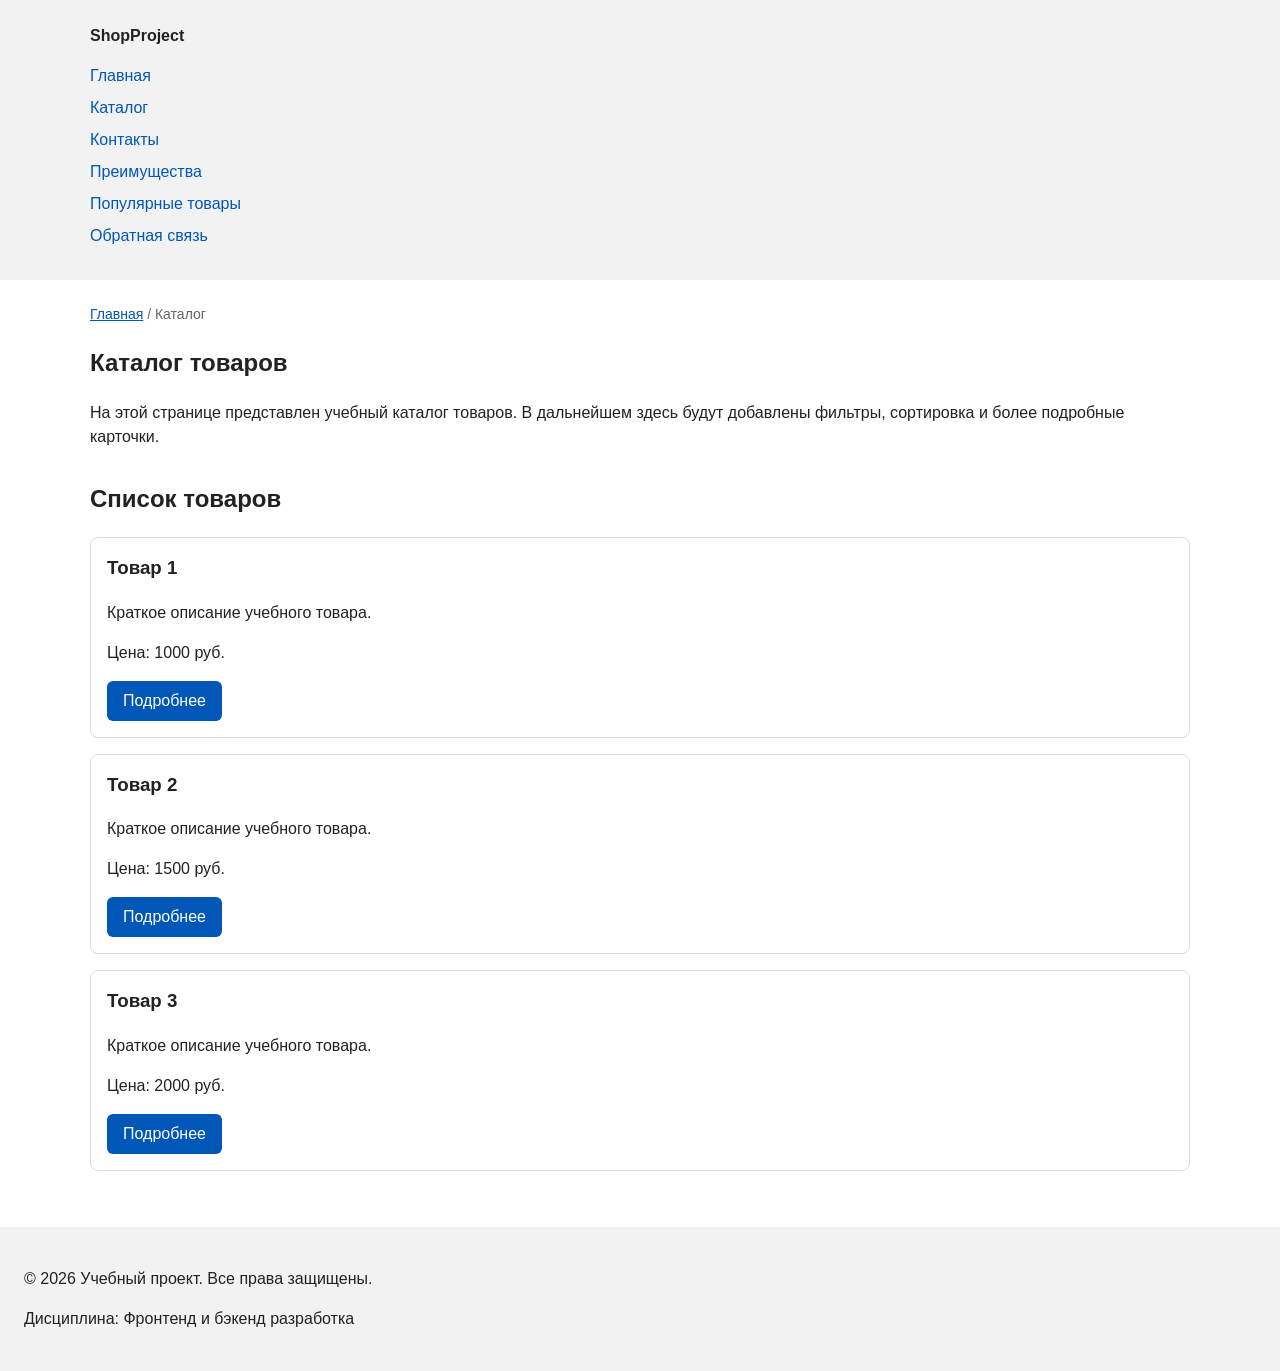
==== catalog.html @ e053de9e "feat: add multi-page structure navigation and anchors" ====
<!DOCTYPE html>
<html lang="ru">
<head>
  <meta charset="UTF-8">
  <meta name="viewport" content="width=device-width, initial-scale=1.0">
  <meta name="description" content="Каталог товаров учебного интернет-магазина.">
  <title>Каталог товаров — Учебный интернет-магазин</title>
  <link rel="stylesheet" href="css/style.css">
  <meta property="og:type" content="website">
    <meta property="og:title" content="Учебный интернет-магазин">
    <meta property="og:description" content="Учебный frontend-проект интернет-магазина.">
    <meta property="og:image" content="https://username.github.io/kr1-html-css-shop/images/preview.jpg">
</head>
<body>
  <header>
    <div class="site-header">
      <a class="site-logo" href="index.html">ShopProject</a>

      <nav class="site-nav" aria-label="Основная навигация">
        <ul class="site-nav__list">
          <li><a href="index.html">Главная</a></li>
          <li><a href="catalog.html">Каталог</a></li>
          <li><a href="contacts.html">Контакты</a></li>
          <li><a href="index.html#advantages">Преимущества</a></li>
          <li><a href="index.html#popular">Популярные товары</a></li>
          <li><a href="index.html#contacts">Обратная связь</a></li>
        </ul>
      </nav>
    </div>
  </header>

  <main>
    <nav class="breadcrumbs" aria-label="Хлебные крошки">
      <a href="index.html">Главная</a>
      <span>Каталог</span>
    </nav>

    <section class="section">
      <h1>Каталог товаров</h1>
      <p>
        На этой странице представлен учебный каталог товаров.
        В дальнейшем здесь будут добавлены фильтры, сортировка и более
        подробные карточки.
      </p>
    </section>

    <section class="section">
      <h2>Список товаров</h2>

      <article class="product-card">
        <h3>Товар 1</h3>
        <p>Краткое описание учебного товара.</p>
        <p>Цена: 1000 руб.</p>
        <a class="button" href="index.html#popular">Подробнее</a>
      </article>

      <article class="product-card">
        <h3>Товар 2</h3>
        <p>Краткое описание учебного товара.</p>
        <p>Цена: 1500 руб.</p>
        <a class="button" href="index.html#popular">Подробнее</a>
      </article>

      <article class="product-card">
        <h3>Товар 3</h3>
        <p>Краткое описание учебного товара.</p>
        <p>Цена: 2000 руб.</p>
        <a class="button" href="index.html#popular">Подробнее</a>
      </article>
    </section>
  </main>

  <footer>
    <p>&copy; 2026 Учебный проект. Все права защищены.</p>
    <p>Дисциплина: Фронтенд и бэкенд разработка</p>
  </footer>
</body>
</html>
---- css/style.css ----
body {
  margin: 0;
  font-family: Arial, sans-serif;
  line-height: 1.5;
  color: var(--color-text);
  background-color: var(--color-bg);
}

header {
  background-color: var(--color-surface);
}

footer {
  background-color: var(--color-surface);
}


footer {
  background-color: #f2f2f2;
}

section {
  margin-bottom: 24px;
}

section h2 {
  margin-top: 0;
}

/* 
  Универсальное правило для всех элементов.
  border-box делает расчёт размеров более понятным:
  width включает content, padding и border.
*/
* {
  box-sizing: border-box;
}

/*
  Убираем стандартный внешний отступ браузера у body.
  Без этого вокруг страницы может появиться белая рамка.
*/


/*
  Задаём внутренние отступы для основных областей страницы.
  Это делает содержимое визуально отделённым от краёв окна браузера.
*/
header,
main,
footer {
  padding: var(--space-lg);
}


/*
  Оформляем шапку страницы.
  Пока используется простой светло-серый фон.
*/
header {
  background-color: #f2f2f2;
}

/*
  Оформляем подвал страницы тем же фоном,
  чтобы визуально отделить его от основного содержимого.
*/
footer {
  background-color: #f2f2f2;
}

/*
  Ограничиваем ширину содержимого шапки,
  чтобы оно не растягивалось слишком сильно на широких экранах.
*/
.site-header {
  max-width: 1100px;
  margin: 0 auto;
}

/*
  Оформляем текстовый логотип.
*/
.site-logo {
  font-weight: bold;
  text-decoration: none;
  color: #222222;
}

/*
  Убираем стандартные отступы и маркеры списка навигации.
*/
.site-nav__list {
  padding: 0;
  margin: 16px 0 0;
  list-style: none;
}

/*
  Добавляем расстояние между пунктами меню.
*/
.site-nav__list li {
  margin-bottom: 8px;
}

/*
  Оформляем ссылки меню.
*/
.site-nav__list a {
  color: #0057b8;
  text-decoration: none;
}

/*
  При наведении мыши подчёркиваем ссылку.
  Подробно состояния интерфейса будут рассмотрены в практической работе 1.7.
*/
.site-nav__list a:hover {
  text-decoration: underline;
}

/*
  Hero-блок — первый крупный блок страницы.
  Он визуально отделяется от остальных разделов фоном и отступами.
*/
.hero {
  max-width: 1100px;
  margin: 0 auto 32px;
  padding: 32px 20px;
  background-color: #eef5ff;
  border-radius: 12px;
}

/*
  Общий класс для разделов страницы.
*/
.section {
  max-width: 1100px;
  margin: 0 auto 32px;
}

/*
  Убираем лишний верхний отступ у заголовков разделов.
*/
.section h2 {
  margin-top: 0;
}

/*
  Карточка товара — самостоятельный блок.
  На следующих занятиях карточки будут доработаны и выстроены в сетку.
*/
.product-card {
  margin-bottom: var(--space-md);
  padding: var(--space-md);
  border: 1px solid var(--color-border);
  border-radius: var(--radius-md);
  background-color: var(--color-bg);
}

.product-card:hover {
  border-color: var(--color-primary);
}

.product-card h3 {
  margin-top: 0;
}



/*
  Пока это обычная ссылка, но визуально она оформляется как кнопка.
*/
.button {
  display: inline-block;
  padding: var(--space-sm) var(--space-md);
  color: var(--color-white);
  background-color: var(--color-primary);
  text-decoration: none;
  border: none;
  border-radius: var(--radius-sm);
  cursor: pointer;
}

.button:hover {
  background-color: var(--color-primary-dark);
}

.button:focus-visible {
  outline: 2px solid var(--color-primary);
  outline-offset: 3px;
}

.button:disabled {
  opacity: 0.6;
  cursor: not-allowed;
}


/*
  Дополнительный информационный блок.
*/
.aside-info {
  max-width: var(--container-width);
  margin: 0 auto var(--space-xl);
  padding: var(--space-md);
  border-left: 4px solid var(--color-primary);
  background-color: var(--color-surface);
}



/*
  Модальное окно.
  Элемент dialog сам умеет открываться поверх страницы.
*/
.order-dialog {
  width: min(100% - 32px, 560px);
  padding: 24px;
  border: none;
  border-radius: 12px;
}

/*
  Затемнение фона за модальным окном.
*/
.order-dialog::backdrop {
  background-color: rgba(0, 0, 0, 0.5);
}

/*
  Поле формы.
  Каждый блок получает нижний отступ.
*/
.form-field {
  margin-bottom: 16px;
}

/*
  Подпись поля.
*/
.form-field label {
  display: block;
  margin-bottom: 6px;
}

/*
  Основные поля формы.
*/
.form-field input,
.form-field select,
.form-field textarea {
  width: 100%;
  padding: 10px 12px;
  border: 1px solid #cccccc;
  border-radius: 6px;
  font: inherit;
}

/*
  Checkbox не должен занимать всю ширину.
*/
.form-field input[type="checkbox"] {
  width: auto;
}

/*
  Подсказка под полем телефона.
*/
.form-field small {
  display: block;
  margin-top: 4px;
  color: #666666;
}

/*
  Видимый фокус для клавиатурной навигации.
*/
.form-field input:focus-visible,
.form-field select:focus-visible,
.form-field textarea:focus-visible,
.form-actions button:focus-visible {
  outline: 2px solid #0057b8;
  outline-offset: 2px;
}

/*
  Подсветка ошибочных полей.
  Атрибут aria-invalid будет добавляться через JavaScript.
*/
[aria-invalid="true"] {
  border-color: #b00020;
}

/*
  Кнопки формы.
*/
.form-actions {
  display: flex;
  gap: 12px;
  margin-top: 20px;
}

/*
  Сообщение об успешной отправке.
*/
.success-message {
  max-width: var(--container-width);
  margin: var(--space-lg) auto;
  padding: var(--space-md);
  border-left: 4px solid var(--color-success);
  background-color: var(--color-success-bg);
}


/* ===============================
   1. Переменные проекта
   =============================== */

:root {
  /* Основные цвета проекта */
  --color-bg: #ffffff;
  --color-text: #222222;
  --color-muted: #666666;
  --color-primary: #0057b8;
  --color-primary-dark: #003f86;
  --color-border: #dddddd;
  --color-surface: #f7f7f7;
  --color-surface-accent: #eef5ff;
  --color-danger: #b00020;
  --color-success: #168a2f;
  --color-success-bg: #eefaf0;
  --color-white: #ffffff;

  /* Отступы */
  --space-xs: 4px;
  --space-sm: 8px;
  --space-md: 16px;
  --space-lg: 24px;
  --space-xl: 32px;

  /* Скругления */
  --radius-sm: 6px;
  --radius-md: 8px;
  --radius-lg: 12px;

  /* Размеры */
  --container-width: 1100px;
}


/* ===============================
   2. Базовые стили
   =============================== */

* {
  box-sizing: border-box;
}


/* ===============================
   3. Общие элементы интерфейса
   =============================== */

a {
  color: var(--color-primary);
}

/*a:hover {
  color: var(--color-primary-dark);
}
*/
a:focus-visible {
  outline: 2px solid var(--color-primary);
  outline-offset: 3px;
}


/* ===============================
   4. Компоненты страницы
   =============================== */

.hero {
  max-width: var(--container-width);
  margin: 0 auto var(--space-xl);
  padding: var(--space-xl) var(--space-lg);
  background-color: var(--color-surface-accent);
  border-radius: var(--radius-lg);
}

.section {
  max-width: var(--container-width);
  margin: 0 auto var(--space-xl);
}

.section h2 {
  margin-top: 0;
}


/* ===============================
   5. Форма и модальное окно
   =============================== */

.order-dialog {
  width: min(100% - 32px, 560px);
  padding: var(--space-lg);
  border: none;
  border-radius: var(--radius-lg);
}

.order-dialog::backdrop {
  background-color: rgba(0, 0, 0, 0.5);
}

.form-field {
  margin-bottom: var(--space-md);
}

.form-field label {
  display: block;
  margin-bottom: var(--space-xs);
}

.form-field input,
.form-field select,
.form-field textarea {
  width: 100%;
  padding: 10px 12px;
  border: 1px solid var(--color-border);
  border-radius: var(--radius-sm);
  font: inherit;
}

.form-field input[type="checkbox"] {
  width: auto;
}

.form-field small {
  display: block;
  margin-top: var(--space-xs);
  color: var(--color-muted);
}


.form-field input:hover,
.form-field select:hover,
.form-field textarea:hover {
  border-color: var(--color-primary);
}

.form-field input:focus-visible,
.form-field select:focus-visible,
.form-field textarea:focus-visible,
.form-actions button:focus-visible {
  outline: 2px solid var(--color-primary);
  outline-offset: 3px;
}

[aria-invalid="true"] {
  border-color: var(--color-danger);
}

.breadcrumbs {
  max-width: var(--container-width);
  margin: 0 auto var(--space-md);
  font-size: 14px;
  color: var(--color-muted);
}

.breadcrumbs a {
  color: var(--color-primary);
}

.breadcrumbs span::before {
  content: " / ";
  color: var(--color-muted);
}

html {
  scroll-behavior: smooth;
}

:target {
  outline: 2px dashed var(--color-primary);
  outline-offset: 4px;
}
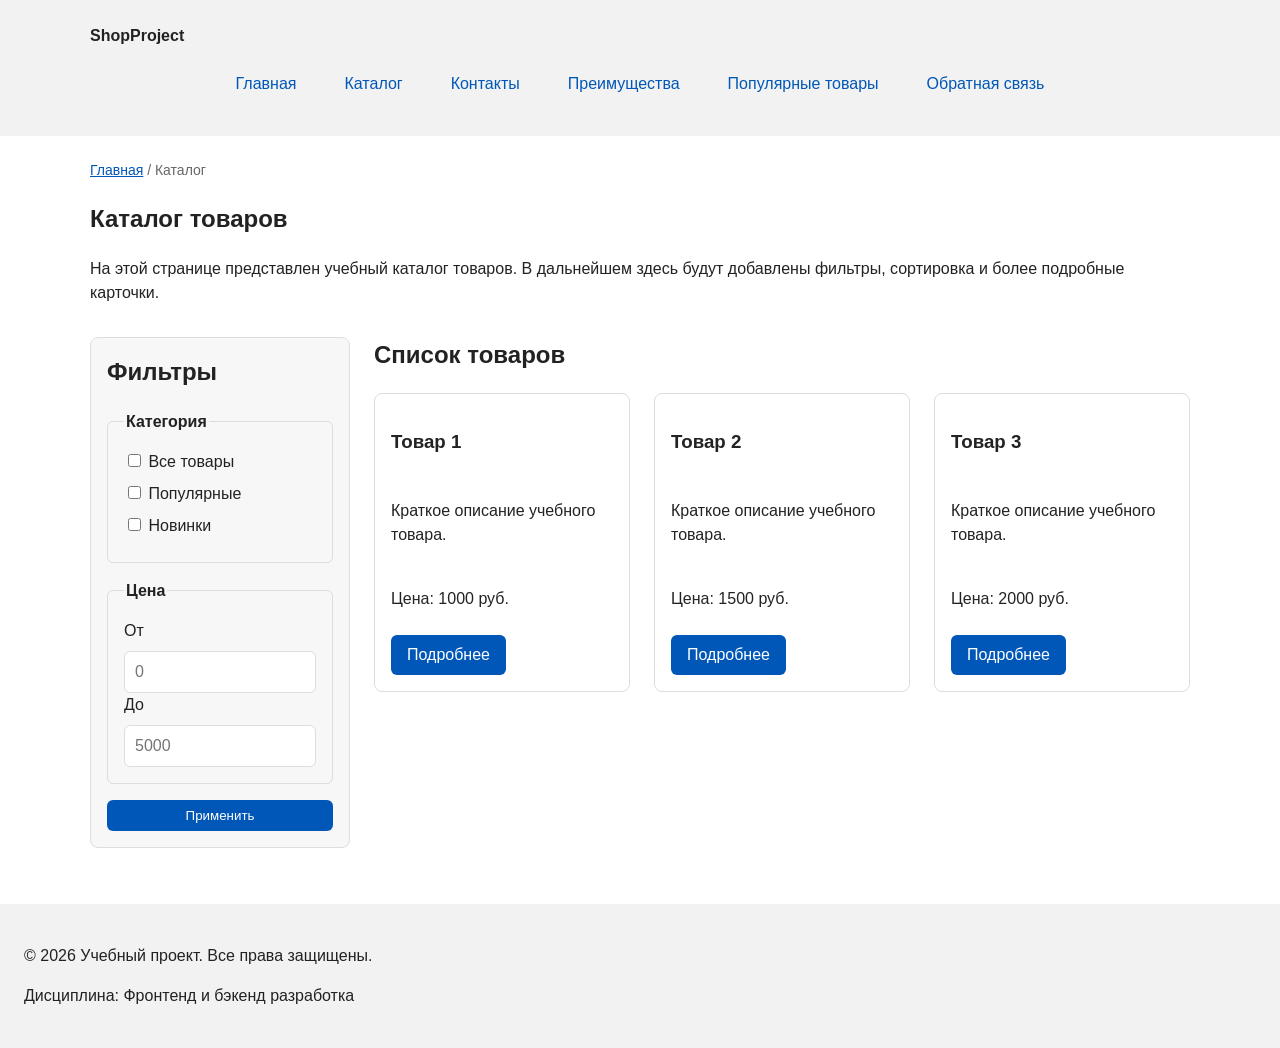
==== commit f7cb70ce: "feat: add flex navigation and grid catalog layout" ====
--- a/catalog.html
+++ b/catalog.html
@@ -44,29 +44,74 @@
       </p>
     </section>
 
-    <section class="section">
-      <h2>Список товаров</h2>
+    <section class="catalog-layout">
+      <aside class="catalog-filters">
+        <h2>Фильтры</h2>
 
-      <article class="product-card">
-        <h3>Товар 1</h3>
-        <p>Краткое описание учебного товара.</p>
-        <p>Цена: 1000 руб.</p>
-        <a class="button" href="index.html#popular">Подробнее</a>
-      </article>
+        <form class="filters-form" action="#" method="get">
+          <fieldset>
+            <legend>Категория</legend>
 
-      <article class="product-card">
-        <h3>Товар 2</h3>
-        <p>Краткое описание учебного товара.</p>
-        <p>Цена: 1500 руб.</p>
-        <a class="button" href="index.html#popular">Подробнее</a>
-      </article>
+            <label>
+              <input type="checkbox" name="category" value="all">
+              Все товары
+            </label>
 
-      <article class="product-card">
-        <h3>Товар 3</h3>
-        <p>Краткое описание учебного товара.</p>
-        <p>Цена: 2000 руб.</p>
-        <a class="button" href="index.html#popular">Подробнее</a>
-      </article>
+            <label>
+              <input type="checkbox" name="category" value="popular">
+              Популярные
+            </label>
+
+            <label>
+              <input type="checkbox" name="category" value="new">
+              Новинки
+            </label>
+          </fieldset>
+
+          <fieldset>
+            <legend>Цена</legend>
+
+            <label for="price-from">От</label>
+            <input id="price-from" name="price-from" type="number" min="0" placeholder="0">
+
+            <label for="price-to">До</label>
+            <input id="price-to" name="price-to" type="number" min="0" placeholder="5000">
+          </fieldset>
+
+          <button class="button" type="submit">Применить</button>
+        </form>
+      </aside>
+
+      <section class="catalog-products">
+        <h2>Список товаров</h2>
+
+        <div class="products-grid">
+           <article class="product-card">
+            <h3>Товар 1</h3>
+            <p>Краткое описание учебного товара.</p>
+            <p>Цена: 1000 руб.</p>
+            <a class="button" href="index.html#popular">Подробнее</a>
+          </article>
+
+          <article class="product-card">
+            <h3>Товар 2</h3>
+            <p>Краткое описание учебного товара.</p>
+            <p>Цена: 1500 руб.</p>
+            <a class="button" href="index.html#popular">Подробнее</a>
+          </article>
+
+          <article class="product-card">
+            <h3>Товар 3</h3>
+            <p>Краткое описание учебного товара.</p>
+            <p>Цена: 2000 руб.</p>
+            <a class="button" href="index.html#popular">Подробнее</a>
+          </article>
+        </div>
+      </section>
+    </section>
+
+
+     
     </section>
   </main>
 
--- a/css/style.css
+++ b/css/style.css
@@ -107,16 +107,33 @@
   Оформляем ссылки меню.
 */
 .site-nav__list a {
-  color: #0057b8;
+  display: inline-block;
+  padding: var(--space-sm) var(--space-md);
+  color: var(--color-primary);
   text-decoration: none;
-}
+  border-radius: var(--radius-sm);
+}
+
 
 /*
   При наведении мыши подчёркиваем ссылку.
   Подробно состояния интерфейса будут рассмотрены в практической работе 1.7.
 */
 .site-nav__list a:hover {
-  text-decoration: underline;
+  color: var(--color-white);
+  background-color: var(--color-primary);
+}
+
+
+.site-nav__list {
+  display: flex;
+  flex-wrap: wrap;
+  justify-content: center;
+  align-items: center;
+  gap: var(--space-md);
+  padding: 0;
+  margin: var(--space-md) 0 0;
+  list-style: none;
 }
 
 /*
@@ -151,19 +168,40 @@
   На следующих занятиях карточки будут доработаны и выстроены в сетку.
 */
 .product-card {
-  margin-bottom: var(--space-md);
+  display: flex;
+  flex-direction: column;
+  gap: var(--space-sm);
+  margin-bottom: 0;
   padding: var(--space-md);
   border: 1px solid var(--color-border);
   border-radius: var(--radius-md);
   background-color: var(--color-bg);
 }
 
-.product-card:hover {
-  border-color: var(--color-primary);
-}
-
-.product-card h3 {
-  margin-top: 0;
+.product-card .button {
+  margin-top: auto;
+  align-self: flex-start;
+}
+
+.catalog-layout {
+  max-width: var(--container-width);
+  margin: 0 auto var(--space-xl);
+  display: grid;
+  grid-template-columns: 260px 1fr;
+  grid-template-areas: "filters products";
+  gap: var(--space-lg);
+}
+
+.catalog-filters {
+  grid-area: filters;
+  padding: var(--space-md);
+  border: 1px solid var(--color-border);
+  border-radius: var(--radius-md);
+  background-color: var(--color-surface);
+}
+
+.catalog-products {
+  grid-area: products;
 }
 
 
@@ -485,3 +523,38 @@
   outline: 2px dashed var(--color-primary);
   outline-offset: 4px;
 }
+
+.products-grid {
+  display: grid;
+  grid-template-columns: repeat(3, 1fr);
+  gap: var(--space-lg);
+}
+
+.filters-form {
+  display: grid;
+  gap: var(--space-md);
+}
+
+.filters-form fieldset {
+  margin: 0;
+  padding: var(--space-md);
+  border: 1px solid var(--color-border);
+  border-radius: var(--radius-sm);
+}
+
+.filters-form legend {
+  font-weight: 700;
+}
+
+.filters-form label {
+  display: block;
+  margin-bottom: var(--space-sm);
+}
+
+.filters-form input[type="number"] {
+  width: 100%;
+  padding: 8px 10px;
+  border: 1px solid var(--color-border);
+  border-radius: var(--radius-sm);
+  font: inherit;
+}
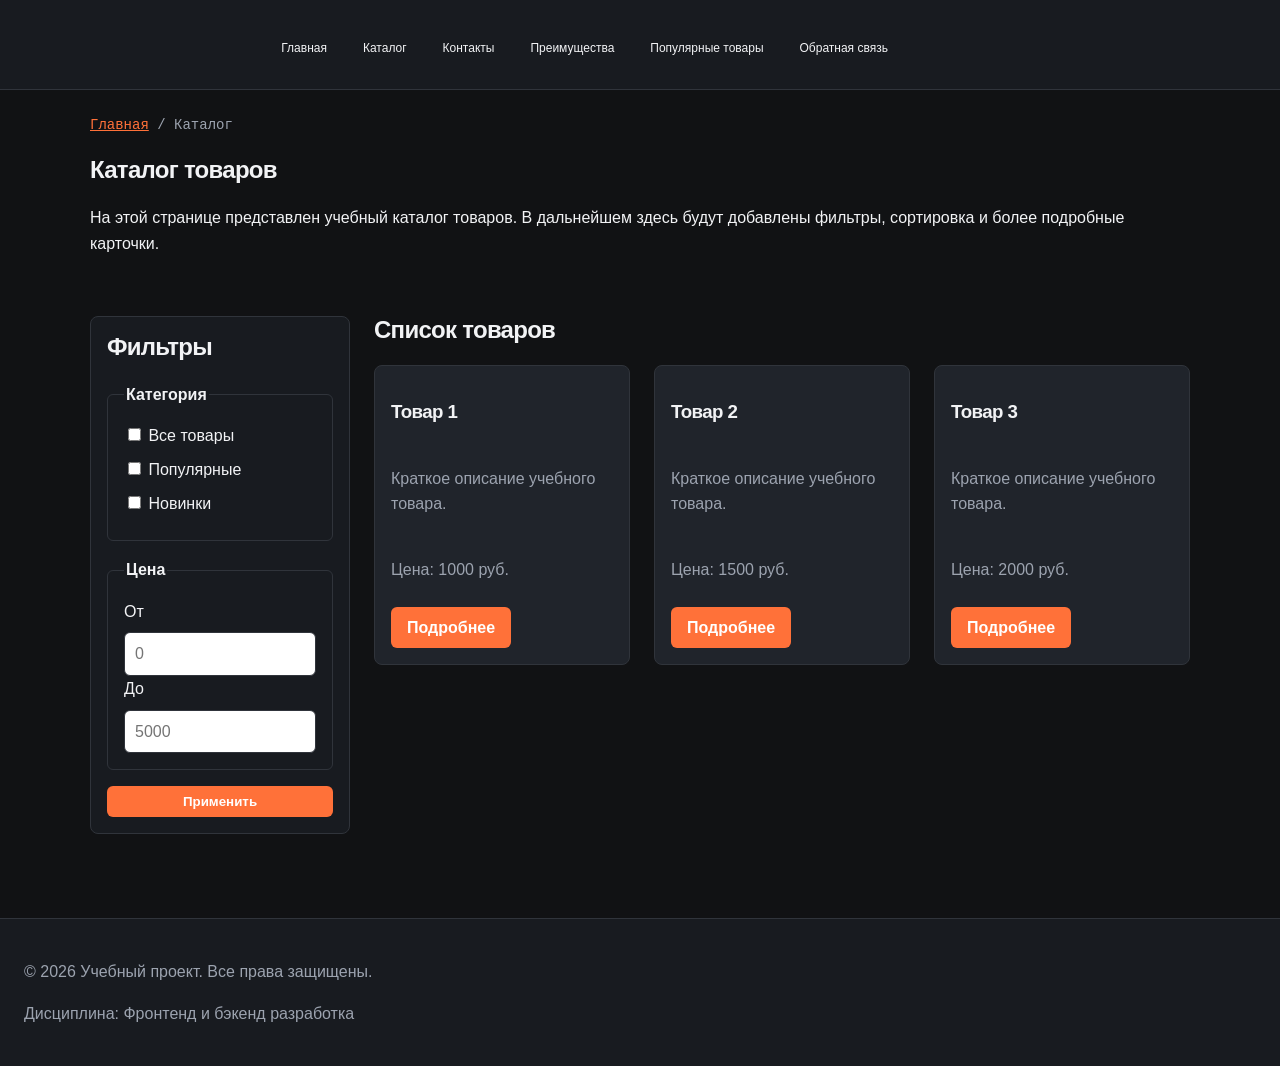
==== commit c6e3fcbd: "redisign" ====
--- a/catalog.html
+++ b/catalog.html
@@ -9,12 +9,12 @@
   <meta property="og:type" content="website">
     <meta property="og:title" content="Учебный интернет-магазин">
     <meta property="og:description" content="Учебный frontend-проект интернет-магазина.">
-    <meta property="og:image" content="https://username.github.io/kr1-html-css-shop/images/preview.jpg">
+    
 </head>
 <body>
   <header>
     <div class="site-header">
-      <a class="site-logo" href="index.html">ShopProject</a>
+      <a class="site-logo" href="index.html">New-Balance</a>
 
       <nav class="site-nav" aria-label="Основная навигация">
         <ul class="site-nav__list">
--- a/css/style.css
+++ b/css/style.css
@@ -1,13 +1,14 @@
 body {
   margin: 0;
-  font-family: Arial, sans-serif;
-  line-height: 1.5;
+  font-family: "Inter", Arial, sans-serif;
+  background-color: var(--color-bg);
   color: var(--color-text);
-  background-color: var(--color-bg);
+  line-height: 1.6;
 }
 
 header {
   background-color: var(--color-surface);
+
 }
 
 footer {
@@ -46,7 +47,6 @@
   Задаём внутренние отступы для основных областей страницы.
   Это делает содержимое визуально отделённым от краёв окна браузера.
 */
-header,
 main,
 footer {
   padding: var(--space-lg);
@@ -59,6 +59,13 @@
 */
 header {
   background-color: #f2f2f2;
+  position: sticky;
+  z-index: 1000;
+  height: 90px;
+  width: 100%;
+  margin-left: auto;
+  margin-right: auto;
+ 
 }
 
 /*
@@ -73,18 +80,107 @@
   Ограничиваем ширину содержимого шапки,
   чтобы оно не растягивалось слишком сильно на широких экранах.
 */
+/* Шапка сайта */
+header {
+  position: sticky;
+  top: 0;
+  z-index: 1000;
+  width: 100%;
+  padding: 0;
+  background-color: var(--color-surface);
+  border-bottom: 1px solid var(--color-border);
+}
+
+/* Логотип слева, меню справа */
 .site-header {
-  max-width: 1100px;
+  display: flex;
+  flex-direction: row;
+  align-items: center;
+  justify-content: space-between;
+  gap: 24px;
+
+  width: 100%;
+  max-width: var(--container-width);
+  min-height: 90px;
   margin: 0 auto;
-}
-
-/*
-  Оформляем текстовый логотип.
-*/
+  padding: 0 24px;
+}
+
+/* Логотип */
 .site-logo {
-  font-weight: bold;
+  flex-shrink: 0;
+  font-family: "Space Grotesk", sans-serif;
+  font-size: 22px;
+  font-weight: 700;
+  letter-spacing: -0.04em;
+  color: var(--color-text);
   text-decoration: none;
-  color: #222222;
+  white-space: nowrap;
+  position: relative;
+  left: -300px;
+ 
+ 
+}
+
+/* Навигация */
+.site-nav {
+  min-width: 0;
+}
+
+/* Список ссылок в одну строку */
+.site-nav__list {
+  display: flex;
+  flex-direction: row;
+  align-items: center;
+  justify-content: flex-end;
+  flex-wrap: nowrap;
+  gap: 4px;
+
+  margin: 0;
+  padding: 0;
+  list-style: none;
+}
+
+.site-nav__list li {
+  flex-shrink: 0;
+  margin: 0;
+}
+
+/* Ссылки меню */
+.site-nav__list a {
+  display: block;
+  padding: 10px 8px;
+  color: var(--color-text);
+  font-family: "Inter", Arial, sans-serif;
+  font-size: 12px;
+  font-weight: 500;
+  text-decoration: none;
+  white-space: nowrap;
+  border-radius: var(--radius-sm);
+}
+
+.site-nav__list a:hover {
+  color: var(--color-primary);
+  background-color: var(--color-surface-accent);
+}
+
+/* Узкие экраны */
+@media (max-width: 760px) {
+  .site-header {
+    flex-direction: column;
+    align-items: flex-start;
+    gap: 12px;
+    padding: 16px 18px;
+  }
+
+  .site-nav {
+    width: 100%;
+  }
+
+  .site-nav__list {
+    justify-content: flex-start;
+    overflow-x: auto;
+  }
 }
 
 /*
@@ -126,15 +222,11 @@
 
 
 .site-nav__list {
-  display: flex;
-  flex-wrap: wrap;
-  justify-content: center;
-  align-items: center;
-  gap: var(--space-md);
-  padding: 0;
-  margin: var(--space-md) 0 0;
-  list-style: none;
-}
+  justify-content: flex-start;
+}
+.site-nav {
+    width: 100%;
+  }
 
 /*
   Hero-блок — первый крупный блок страницы.
@@ -176,6 +268,7 @@
   border: 1px solid var(--color-border);
   border-radius: var(--radius-md);
   background-color: var(--color-bg);
+  color: greenyellow;
 }
 
 .product-card .button {
@@ -357,25 +450,22 @@
 
 :root {
   /* Основные цвета проекта */
-  --color-bg: #ffffff;
-  --color-text: #222222;
-  --color-muted: #666666;
-  --color-primary: #0057b8;
-  --color-primary-dark: #003f86;
-  --color-border: #dddddd;
-  --color-surface: #f7f7f7;
-  --color-surface-accent: #eef5ff;
-  --color-danger: #b00020;
-  --color-success: #168a2f;
-  --color-success-bg: #eefaf0;
-  --color-white: #ffffff;
+ --color-bg: #111214;
+  --color-text: #F2F3F5;
+  --color-muted: #9CA3AF;
+  --color-primary: #FF7139;
+  --color-primary-dark: #E85C25;
+  --color-border: #30343B;
+  --color-surface: #181B20;
+  --color-surface-accent: #20242B;
+  --color-white: #FFFFFF;
 
   /* Отступы */
   --space-xs: 4px;
   --space-sm: 8px;
   --space-md: 16px;
   --space-lg: 24px;
-  --space-xl: 32px;
+  --space-xl: 60px;
 
   /* Скругления */
   --radius-sm: 6px;
@@ -558,3 +648,120 @@
   border-radius: var(--radius-sm);
   font: inherit;
 }
+
+
+
+body {
+  min-height: 100vh;
+  display: flex;
+  flex-direction: column;
+}
+
+main {
+  flex: 1;
+}
+
+footer {
+  margin-top: auto;
+
+}
+
+
+
+/* ===== DARK PRODUCT UI ===== */
+
+
+/* Основной фон и текст */
+
+
+/* Шапка */
+header {
+  background-color: var(--color-surface);
+  border-bottom: 1px solid var(--color-border);
+  position: sticky;
+  top: 0;
+  z-index: 1000;
+}
+
+/* Логотип */
+
+
+/* Заголовки */
+h1,
+h2,
+h3 {
+  font-family: "Space Grotesk", sans-serif;
+  font-weight: 600;
+  line-height: 1.2;
+  letter-spacing: -0.03em;
+  color: var(--color-text);
+}
+
+/* Основной текст карточек */
+.product-card p {
+  color: var(--color-muted);
+}
+
+/* Карточки товаров */
+.product-card {
+  background-color: var(--color-surface-accent);
+  border-color: var(--color-border);
+  color: var(--color-text);
+}
+
+/* Меню */
+.site-nav__list a {
+  color: var(--color-text);
+  font-weight: 500;
+}
+
+.site-nav__list a:hover {
+  color: var(--color-white);
+  background-color: var(--color-primary);
+}
+
+/* Кнопки */
+.button {
+  font-family: "Inter", Arial, sans-serif;
+  font-weight: 600;
+  background-color: var(--color-primary);
+  color: var(--color-white);
+}
+
+.button:hover {
+  background-color: var(--color-primary-dark);
+}
+
+/* Технические подписи */
+.breadcrumbs,
+.form-field small {
+  font-family: "IBM Plex Mono", monospace;
+}
+
+/* Подвал */
+footer {
+  background-color: var(--color-surface);
+  border-top: 1px solid var(--color-border);
+  color: var(--color-muted);
+}
+
+/* Модальное окно */
+.order-dialog {
+  background-color: var(--color-surface);
+  color: var(--color-text);
+  border: 1px solid var(--color-border);
+}
+
+.order-dialog input,
+.order-dialog select,
+.order-dialog textarea {
+  background-color: var(--color-bg);
+  color: var(--color-text);
+  border-color: var(--color-border);
+}
+
+.order-dialog input::placeholder,
+.order-dialog textarea::placeholder {
+  color: var(--color-muted);
+}
+
